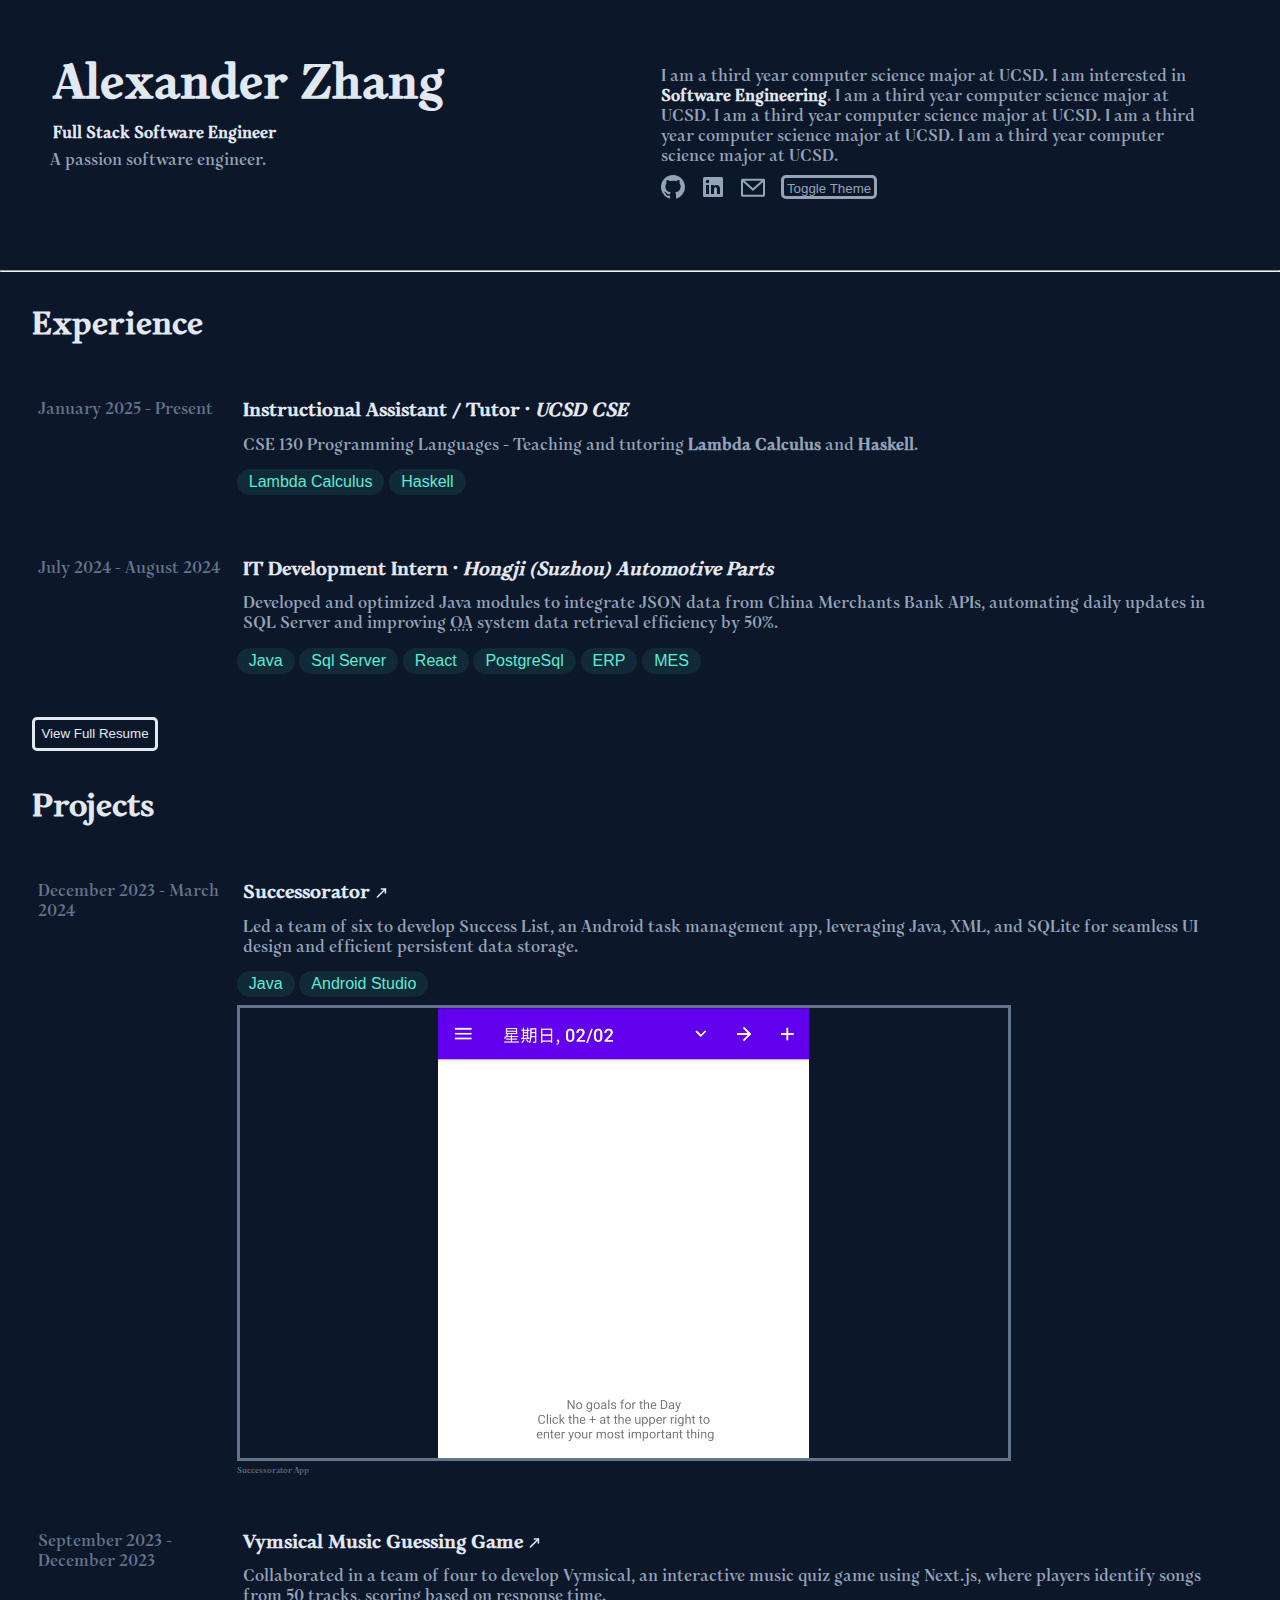
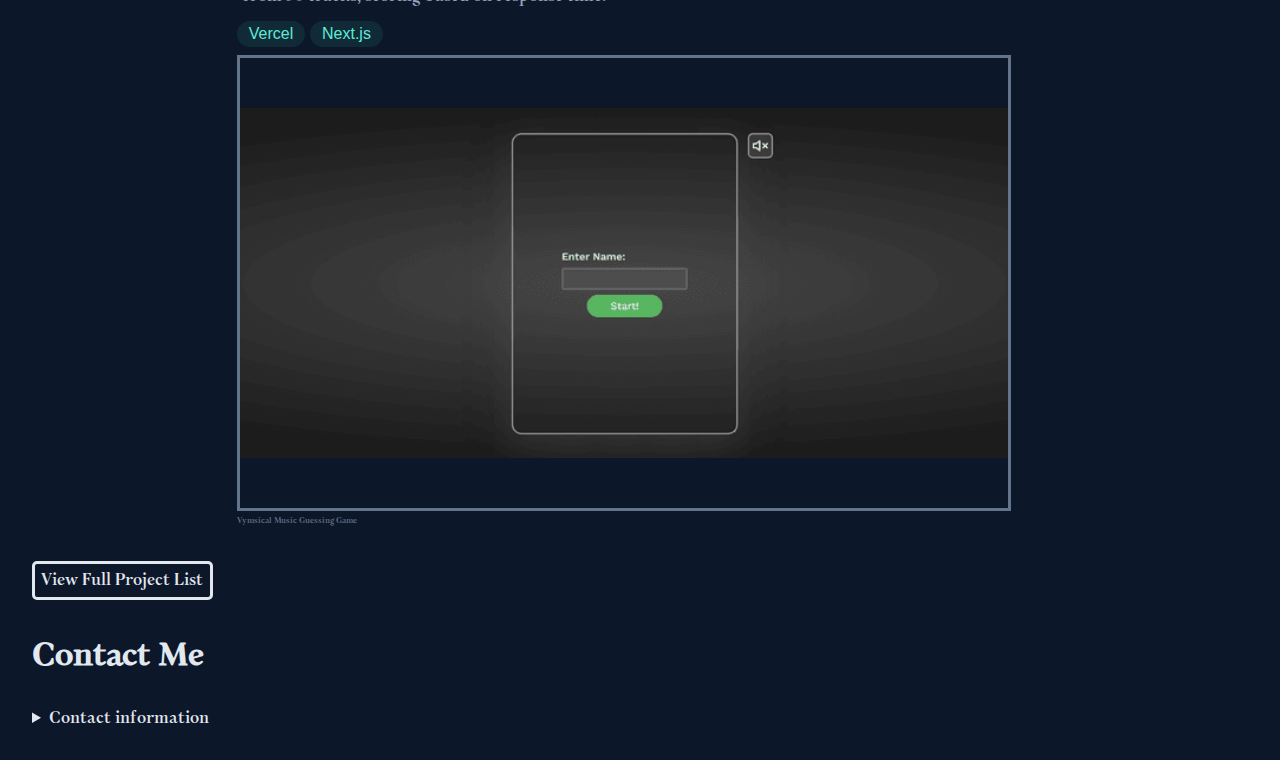
==== index.html @ d3a32817 "first commit" ====
<!DOCTYPE html>
<html lang="en">

<head>
	<meta charset="utf-8">
    <meta name="viewport" content="width=device-width, initial-scale=1">
	<title>Portfolio</title>
    <link rel="stylesheet" href="styles.css">

</head>

<body>
    <header>
        <section id="myself">
            <h1>Alexander Zhang</h1>
            <h2>Full Stack Software Engineer</h2>
            <p>A passion software engineer.</p>
        </section>
        
        <aside>
            <p>
                I am a third year computer science major at UCSD. I am interested in <strong>Software Engineering</strong>. I am a third year computer science major at UCSD. I am a third year computer science major at UCSD. I am a third year computer science major at UCSD. I am a third year computer science major at UCSD.
            </p>
            <nav>
                <a title="Github" href="https://github.com/AlexanderZhangWang"><span class="sr">Github</span><svg xmlns="http://www.w3.org/2000/svg" viewBox="0 0 16 16" class="logo" aria-hidden="true"><path d="M8 0C3.58 0 0 3.58 0 8c0 3.54 2.29 6.53 5.47 7.59.4.07.55-.17.55-.38 0-.19-.01-.82-.01-1.49-2.01.37-2.53-.49-2.69-.94-.09-.23-.48-.94-.82-1.13-.28-.15-.68-.52-.01-.53.63-.01 1.08.58 1.23.82.72 1.21 1.87.87 2.33.66.07-.52.28-.87.51-1.07-1.78-.2-3.64-.89-3.64-3.95 0-.87.31-1.59.82-2.15-.08-.2-.36-1.02.08-2.12 0 0 .67-.21 2.2.82.64-.18 1.32-.27 2-.27.68 0 1.36.09 2 .27 1.53-1.04 2.2-.82 2.2-.82.44 1.1.16 1.92.08 2.12.51.56.82 1.27.82 2.15 0 3.07-1.87 3.75-3.65 3.95.29.25.54.73.54 1.48 0 1.07-.01 1.93-.01 2.2 0 .21.15.46.55.38A8.013 8.013 0 0016 8c0-4.42-3.58-8-8-8z"></path></svg></a> 
                <a title="Linkedin" href="https://www.linkedin.com/in/alexander-zhang-wang/"><span class="sr">Linkedin</span><svg xmlns="http://www.w3.org/2000/svg" viewBox="0 0 24 24" class="logo" aria-hidden="true"><path d="M20.5 2h-17A1.5 1.5 0 002 3.5v17A1.5 1.5 0 003.5 22h17a1.5 1.5 0 001.5-1.5v-17A1.5 1.5 0 0020.5 2zM8 19H5v-9h3zM6.5 8.25A1.75 1.75 0 118.3 6.5a1.78 1.78 0 01-1.8 1.75zM19 19h-3v-4.74c0-1.42-.6-1.93-1.38-1.93A1.74 1.74 0 0013 14.19a.66.66 0 000 .14V19h-3v-9h2.9v1.3a3.11 3.11 0 012.7-1.4c1.55 0 3.36.86 3.36 3.66z"></path></svg></a> 
                <a title="Email" href="mailto:alexanderzhangwang@hotmail.com"><span class="sr">Email</span><svg viewBox="3 2.5 18 18" class="logo" aria-hidden="true" xmlns="http://www.w3.org/2000/svg"><path fill-rule="evenodd" clip-rule="evenodd" d="M3.75 5.25L3 6V18L3.75 18.75H20.25L21 18V6L20.25 5.25H3.75ZM4.5 7.6955V17.25H19.5V7.69525L11.9999 14.5136L4.5 7.6955ZM18.3099 6.75H5.68986L11.9999 12.4864L18.3099 6.75Z"/></a> 
                    <button 
                    id="themeToggle" 
                    style="display:none;" 
                    aria-label="Toggle Light/Dark Theme"
                  >
                    Toggle Theme
                  </button>    
            </nav>
        </aside>
    </header>

    <main>
        <noscript>This browser does not support Javascript, theme toggling is unavailable.</noscript>
        
        <hr>

        <section id="experience">
            <h2>Experience</h2>
            <div>
                <ol class="experience_list">
                    <li>
                        <header>January 2025 - Present</header>
                        <div>
                            <h3>
                                <span>
                                    Instructional Assistant / Tutor · <i>UCSD CSE</i>
                                </span>
                            </h3>
                            <p>
                                CSE 130 Programming Languages - Teaching and tutoring <b>Lambda Calculus</b> and <b>Haskell</b>.
                            </p>
                            <ul class="skill">                              
                                <li>Lambda Calculus</li>
                                <li>Haskell</li>
                            </ul>
                        </div>
                    </li>

                    <li>
                        <header>July 2024 - August 2024</header>
                        <div>
                            <h3>
                                <span>
                                    IT Development Intern · <em>Hongji (Suzhou) Automotive Parts</em>
                                </span>
                            </h3>
                            <p>
                                Developed and optimized Java modules to integrate JSON data from China Merchants Bank APIs, automating daily updates in
                                SQL Server and improving <abbr title="Office Automation">OA</abbr> system data retrieval efficiency by 50%.                            </p>
                            <ul class="skill">
                                <li>Java</li>
                                <li>Sql Server</li>
                                <li>React</li>
                                <li>PostgreSql</li>
                                <li>ERP</li>
                                <li>MES</li>
                            </ul>
                        </div>
                    </li>
                </ol>
            </div>
            <button class="resume" type="button">View Full Resume</button>
        </section>

        <section id="projects">
            <h2>Projects</h2>
            <div>
                <ol class="project_list">
                    <li>
                        <header>December 2023 - March 2024</header>
                        <div>
                            <h3>
                                <span>
                                    Successorator 
                                    <a title="Link" href="https://github.com/CSE-110-Winter-2024/project-team-25">
                                    <svg xmlns="http://www.w3.org/2000/svg" class="link" aria-hidden="true" viewBox="0 0 16 12"><line x1="3" y1="13" x2="13" y2="3" stroke="currentColor" stroke-width="2" stroke-linecap="round" stroke-linejoin="round"/><polyline points="8,3 13,3 13,8" fill="none" stroke="currentColor" stroke-width="2" stroke-linecap="round" stroke-linejoin="round"/></svg>
                                    </a>
                                </span>
                            </h3>
                            <p>
                                Led a team of six to develop Success List, an Android task management app, leveraging Java, XML, and SQLite for seamless UI
                                design and efficient persistent data storage.                            </p>
                            <ul class="skill">
                                <li>Java</li>
                                <li>Android Studio</li> 
                            </ul>
                            <figure>
                                <picture>
                                    <source media="(max-width: 1024px)" srcset="images/successorator_m.png">
                                    <source media="(max-width: 480px)" srcset="images/successorator_s.png">
                                    <img src="images/successorator_l.png" alt="Project Screenshot">
                                </picture>
                                <figcaption>Successorator App</figcaption>
                            </figure>
                        </div>
                    </li>

                    <li>
                        <header>September 2023 - December 2023</header>
                        <div>
                            <h3>
                                Vymsical Music Guessing Game
                                <a title="Link" href="https://vymsical-dev.vercel.app/start">
                                    <svg xmlns="http://www.w3.org/2000/svg" class="link" aria-hidden="true" viewBox="0 0 16 12"><line x1="3" y1="13" x2="13" y2="3" stroke="currentColor" stroke-width="2" stroke-linecap="round" stroke-linejoin="round"/><polyline points="8,3 13,3 13,8" fill="none" stroke="currentColor" stroke-width="2" stroke-linecap="round" stroke-linejoin="round"/></svg>
                                </a>
                            </h3>
                            <p>
                                Collaborated in a team of four to develop Vymsical, an interactive music quiz game using Next.js, where players identify songs from
                                50 tracks, scoring based on response time.
                            </p>
                            <ul class="skill">
                                    <li>Vercel</li>
                                    <li>Next.js</li>
                            </ul>
                            <figure>
                                <picture>
                                    <source media="(min-width: 800px)" srcset="images/vymsical_proj_m.png">
                                    <source media="(min-width: 400px)" srcset="images/vymsical_proj_s.png">
                                    <img src="images/vymsical_proj_l.png" alt="Project Screenshot">
                                </picture>
                                <figcaption>Vymsical Music Guessing Game</figcaption>
                            </figure>
                        </div>
                    </li>
                </ol>
            </div>
            <a title="Full Project List" class="proj_list_button" href="project_list.html">
                View Full Project List
            </a>
        </section>

        <section id="contact">
            <h2>Contact Me</h2>
            <details>
              <summary>Contact information</summary>
          
              <form 
                id="contactForm" 
                action="https://httpbin.org/post" 
                method="POST">
                <fieldset>
                    <legend>Contact Me</legend>
            
                    <label for="name">
                    Name <span class="required-indicator" aria-hidden="true">*</span></label>
                    <input id="name" name="name" type="text" arira-required="true" required pattern="^[a-zA-Z'\-]{2,50}$"
                    title="Name must be 2-50 letters (you may include spaces, hyphens, or apostrophes)."
                    placeholder="Your Full Name"/> 
            
                    <label for="email">
                    Email <span class="required-indicator" aria-hidden="true">*</span></label>
                    <input id="email" name="email" type="email" required aria-required="true" placeholder="you@example.com" />
            
                    <label for="comments">
                    Comments <span class="required-indicator" aria-hidden="true">*</span></label>
                    <textarea id="comments" name="comments" rows="4" minlength="10" maxlength="300" required placeholder="Your message (10-300 characters)" aria-required="true"></textarea>
                    <div>
                    Characters remaining: 
                    <span id="commentCountdown">300</span>
                    </div>

                    <input type="hidden" name="possible_bot" value="true" />
                    <input type="hidden" id="formErrorsField" name="form-errors" value="" />
            
                    <output id="errorMessage" aria-live="polite"></output>
                    <output id="infoMessage" aria-live="polite"></output>
            
                    <button type="submit">Submit</button>
                </fieldset>
              </form>
          
            </details>
          </section>
          
    </main>
	
    <footer>
        
    </footer>
    <script src="formValidation.js"></script>
</body>

</html>
---- styles.css ----
:root {
    --primary-bg: color(display-p3 0.06 0.09 0.16);
    --fallback-bg: rgb(15, 23, 42);
}
* {
    background-color: var(--primary-bg, --fallback-bg);
    /* border: solid; */
    padding: 0;
    margin: 0;
}
.light-theme {
    --primary-bg: #fafafa;
    --fallback-bg: #ffffff;
}
  
.light-theme body,
.light-theme h1,
.light-theme h2,
.light-theme h3,
.light-theme p,
.light-theme label,
.light-theme input,
.light-theme em,
.light-theme strong,
.light-theme button,
.light-theme a,
.light-theme summary,
.light-theme legend,
.light-theme div,
.light-theme textarea {
    color: #111 !important; 
}
#themeToggle {
    height: 1.5rem;
    padding: 0.2rem;
    border: #94A3B8 solid;
    color: #94A3B8;
    border-radius: 5px;
}
#themeToggle:hover {
    background-color: #94A3B8;
    color: #E2E8F0;
}

@font-face {
    font-family: "Monomakh";
    src: url("Monomakh-Regular.ttf");
}

body {
    font-family: "Monomakh", sans-serif;
}
  
h1, h2, h3 {
    color: rgb(226, 232, 240);
    color: color-mix(in srgb, #E2E8F0 100%, black 0%)
}
  
p {
    color: #94A3B8;
}

#myself {
    margin: 0.2rem;
    padding: 0.2rem;
  
    h1 {
        margin: 0.2rem;
        padding: 0.2rem;
        font-size: 3rem;
    }
    h2 {
        margin: 0.2rem;
        padding: 0.2rem;
        font-size: 1rem;
    }
    p {
        margin: 0.2rem;
        font-size: 1rem;
    }
}
  
body {
    > header {
        display: flex;
        flex-direction: column;
        margin: 2rem;
    }
}
  
aside {
    text-align: left;
    padding: 0.2rem;
  
    p {
        margin: 0.2rem;
        padding: 0.2rem;
    }
}
  
.light-white {
    color: #94A3B8;
}
  
strong, bold, .resume {
    color: #E2E8F0;
}
  
.proj_list_button {
    display: inline-block;
    text-decoration: none;
    margin: 0.2rem 2rem;
    padding: 0.4rem;
    border-radius: 5px;
    color: #E2E8F0;
    border: solid;
}
  
li {
    header {
        color: #64748B;
    }
}
  
nav {
    color: #94A3B8;
    display: flex;
    gap: 1rem;
    margin: 0.2rem;
    padding: 0.2rem;
}
  
.sr {
    position: absolute;
    clip: rect(0, 0, 0, 0);
}
  
.logo {
    width: 1.5rem;
    height: 1.5rem;
    fill: #94A3B8;
  
    &:hover {
        fill: #E2E8F0;
    }
}

.link {
    width: 0.8rem;
    height: 0.8rem;
    color: #E2E8F0;
    transition: transform 0.3s ease;
}
.link:hover {
    transform: scale(1.2);
    color: #94A3B8;
    animation: r 2s ease-in-out;
}
@keyframes r {
    0%, 100%   { transform: translateX(0);}
    50% { transform: translateX(0.2rem);}
}
  
.experience_list,
.project_list {
    list-style: none;
    padding: 0;
    margin: 0;
  
    > li {
        margin: 1rem;
        padding: 1rem;
    
        header {
            margin: 0.2rem;
            padding: 0.2rem;
        }
        div {
            h3 {
                margin: 0.2rem;
                padding: 0.2rem;
                em {
                    display: inline;
                }
            }
            p {
                margin: 0.2rem;
                padding: 0.2rem;
            }
        }
    }
}
figure:has(figcaption) {
    figcaption {
        color: #64748B;
        font-size: 0.5rem;
    }
}
.skill {
    display: flex;
    flex-wrap: wrap;
    gap: 0.3rem;
  
    li {
        margin-bottom: 0.5rem;
        margin-top: 0.5rem;
        color: rgb(94, 234, 212);
        padding: 0.25rem 0.75rem;
        background-color: rgba(45, 212, 191, 0.1);
        border-radius: 9999px;
        display: inline-flex;
        align-items: center;
        border: 0 solid #e5e7eb;
        font-family: sans-serif;
        font-size: 1rem;
    }
}
.resume {
    margin: 0.2rem 2rem;
    padding: 0.4rem;
    border-radius: 5px;
    border: solid;
}
  
img {
    border: solid;
    color: #64748B;
}
  
#experience,
#projects,
#contact {
    h2 {
        margin: 1rem;
        padding: 1rem;
        font-size: 2rem;
    }
}
  
#contact {
    color: #E2E8F0;
    summary {
        margin-top: 1rem;
        margin-left: 2rem;
        margin-right: 2rem;
        margin-bottom: 2rem;
    }
    button {
        color: #E2E8F0;
        border: solid;
        margin: 1rem;
        padding: 1rem;
    }
}


#contactForm {
    display: flex; 
    flex-direction: column; 
    gap: 1rem;
    max-width: 600px;
    margin: 2rem auto; 
}
  
#contactForm fieldset {
    border: 1px solid #ccc;
    padding: 1rem;
}
#contactForm legend {
    font-size: 1.25rem;
    margin-bottom: 1rem;
}

#contactForm label {
    display: block;
    font-weight: 600; 
    margin-bottom: 0.25rem;
}

.required-indicator {
    color: red;
}
input:invalid, textarea:invalid {
    border-color: red;
}
input:valid, textarea:valid {
    border-color: green;
}
input:required, textarea:required {
    background-color: #fef0d3; 
}
input:optional, textarea:optional {
    background-color: #f7f7f7;
}
input:placeholder-shown {
    background-color: bisque;
}

  
#contactForm input[type="text"],
#contactForm input[type="email"],
#contactForm textarea {
    width: 100%;
    max-width: 100%;
    padding: 0.5rem;
    margin-bottom: 0.5rem;
    box-sizing: border-box;
    color: white
}
  
#contactForm output {
    display: block; 
    font-weight: bold; 
    padding: 0.5rem 0; 
}
  
#errorMessage {
    color: red; 
}
#infoMessage {
    color: green; 
}
  
#contactForm button {
    align-self: flex-start; 
    padding: 0.75rem 1rem;
    cursor: pointer;
}
.flash-error {
    animation: flash-error 0.2s ease-in-out;
}
@keyframes flash-error {
    0% { background-color: #f8d7da; }
    100% { background-color: white; }
}
.near-limit {
    color: orange;
    font-weight: bold;
}
@media (max-width: 480px) {
    * {
      /* background-color: blue; */
    }
    body {
        > header {
            flex-direction: column;
        }
    }
    #myself,
    aside {
        width: 100%;
    }
    img {
        width: 70dvw;
        height: 70dvh;
        object-fit: cover;
        object-position: top left;
    }
}
@media (min-width: 481px) and (max-width: 1024px) {
    * {
      /* background-color: yellow; */
    }
    body {
        > header {
            flex-direction: column;
        }
    }
    #myself {
        width: 100%;
    }
    aside {
        width: 100%;
        margin: 0.2rem;
        padding: 0.2rem;
    }
    .experience_list,
    .project_list {
        > li {
            display: flex;
            align-items: stretch;
  
            header {
                display: flex;
                width: 15vw;
            }
            div {
                flex: 1;
                display: flex;
                flex-direction: column;
                h3 {
                    em {
                        display: block;
                    }
                }
            }
        }
    }
    img {
        width: 60dvw;
        height: 50dvh;
        object-fit: contain;
    }
}
@media (min-width: 1025px) {
    * {
      /* background-color: green; */
    }
    body {
        > header {
            flex-direction: row;
            justify-content: space-between;
            align-items: stretch;
            padding: 0.5rem;
            gap: 1rem;
        }
    }
    #myself {
        width: 50%;
    }
    aside {
        width: 50%;
        margin: 1rem;
    }
    .experience_list,
    .project_list {
        > li {
            display: flex;
            align-items: stretch;
            header {
                display: flex;
                width: 15vw;
            }
            div {
                flex: 1;
                display: flex;
                flex-direction: column;
            }
        }
    }
    img {
        width: 60dvw;
        height: 50dvh;
        object-fit: contain;
    }
}
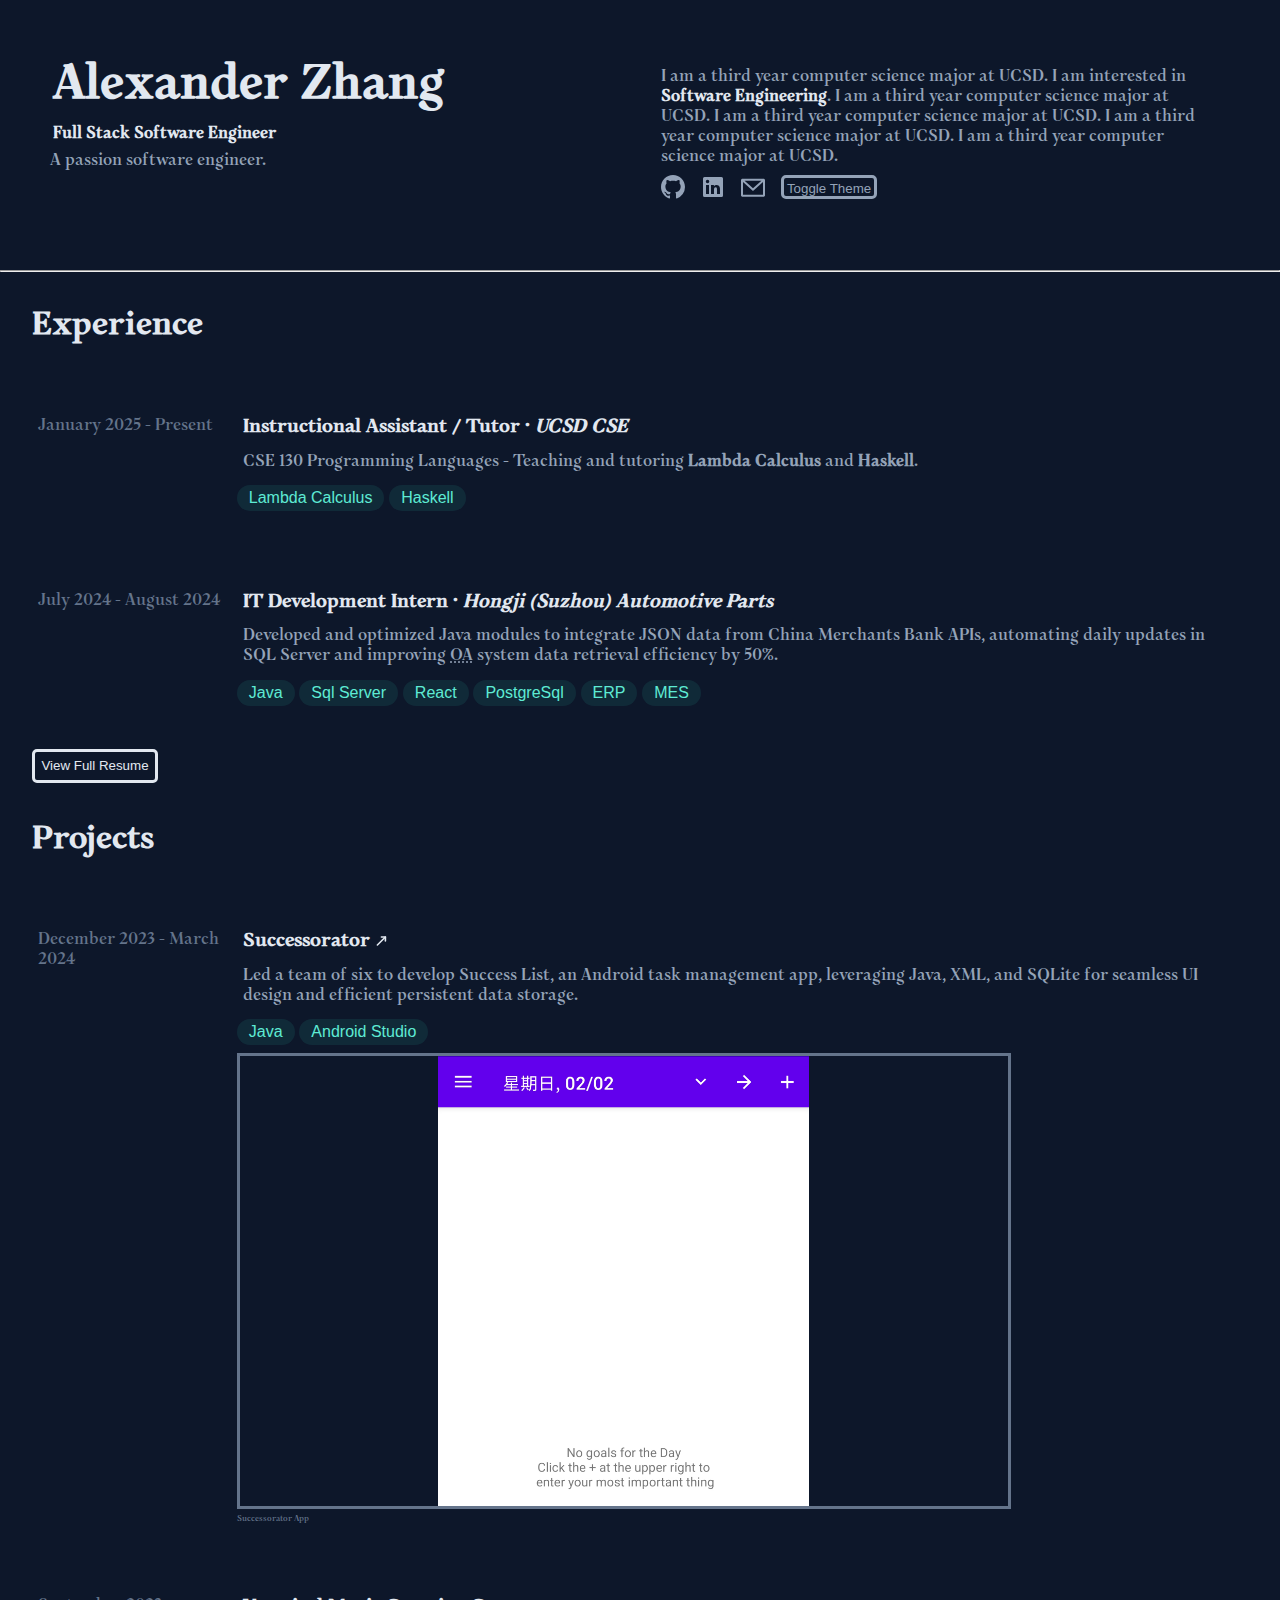
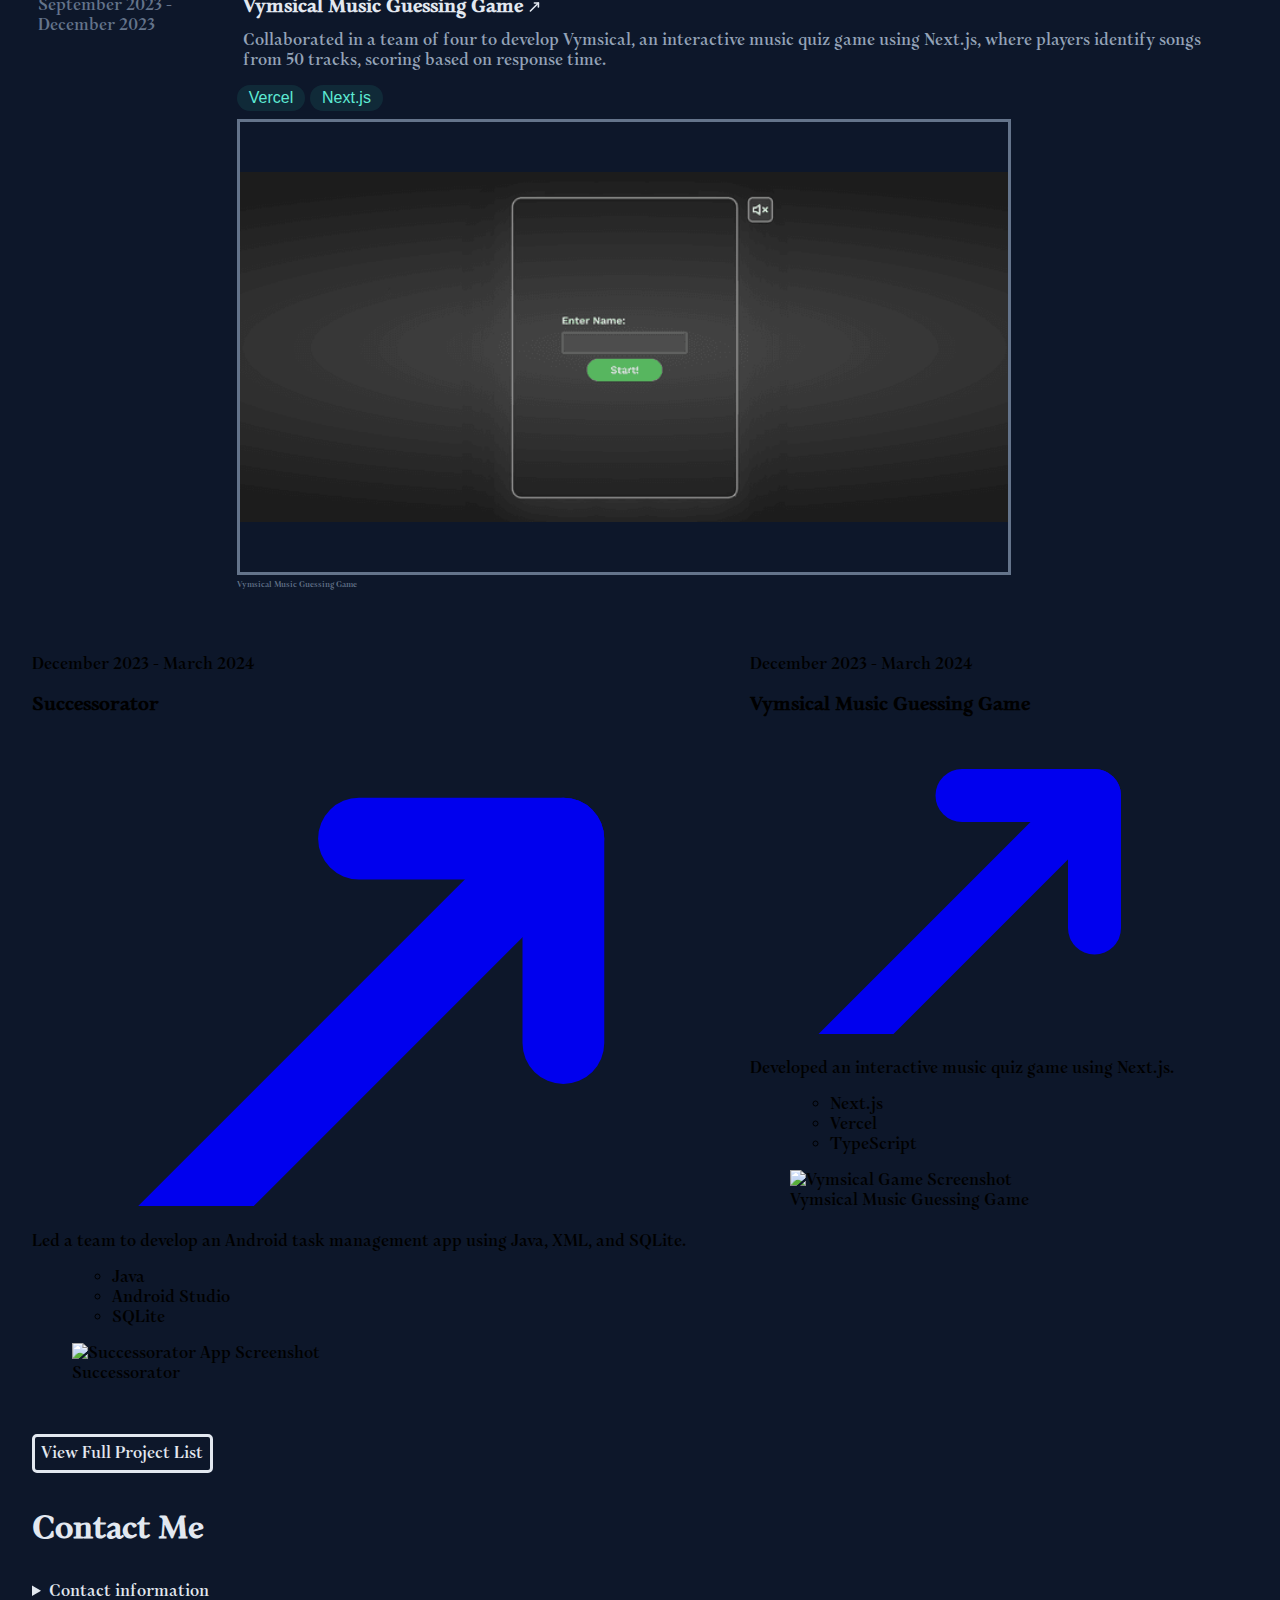
==== commit 31ff0908: "added main.js projectCard.js" ====
--- a/index.html
+++ b/index.html
@@ -205,6 +205,9 @@
         
     </footer>
     <script src="formValidation.js"></script>
+    <script src="projectCard.js"></script>
+    <script src="main.js"></script>
+
 </body>
 
 </html>--- a/styles.css
+++ b/styles.css
@@ -163,9 +163,13 @@
   
 .experience_list,
 .project_list {
+    display: flex;
+    width: 100%;
+    flex-wrap: wrap;
     list-style: none;
     padding: 0;
     margin: 0;
+    
   
     > li {
         margin: 1rem;
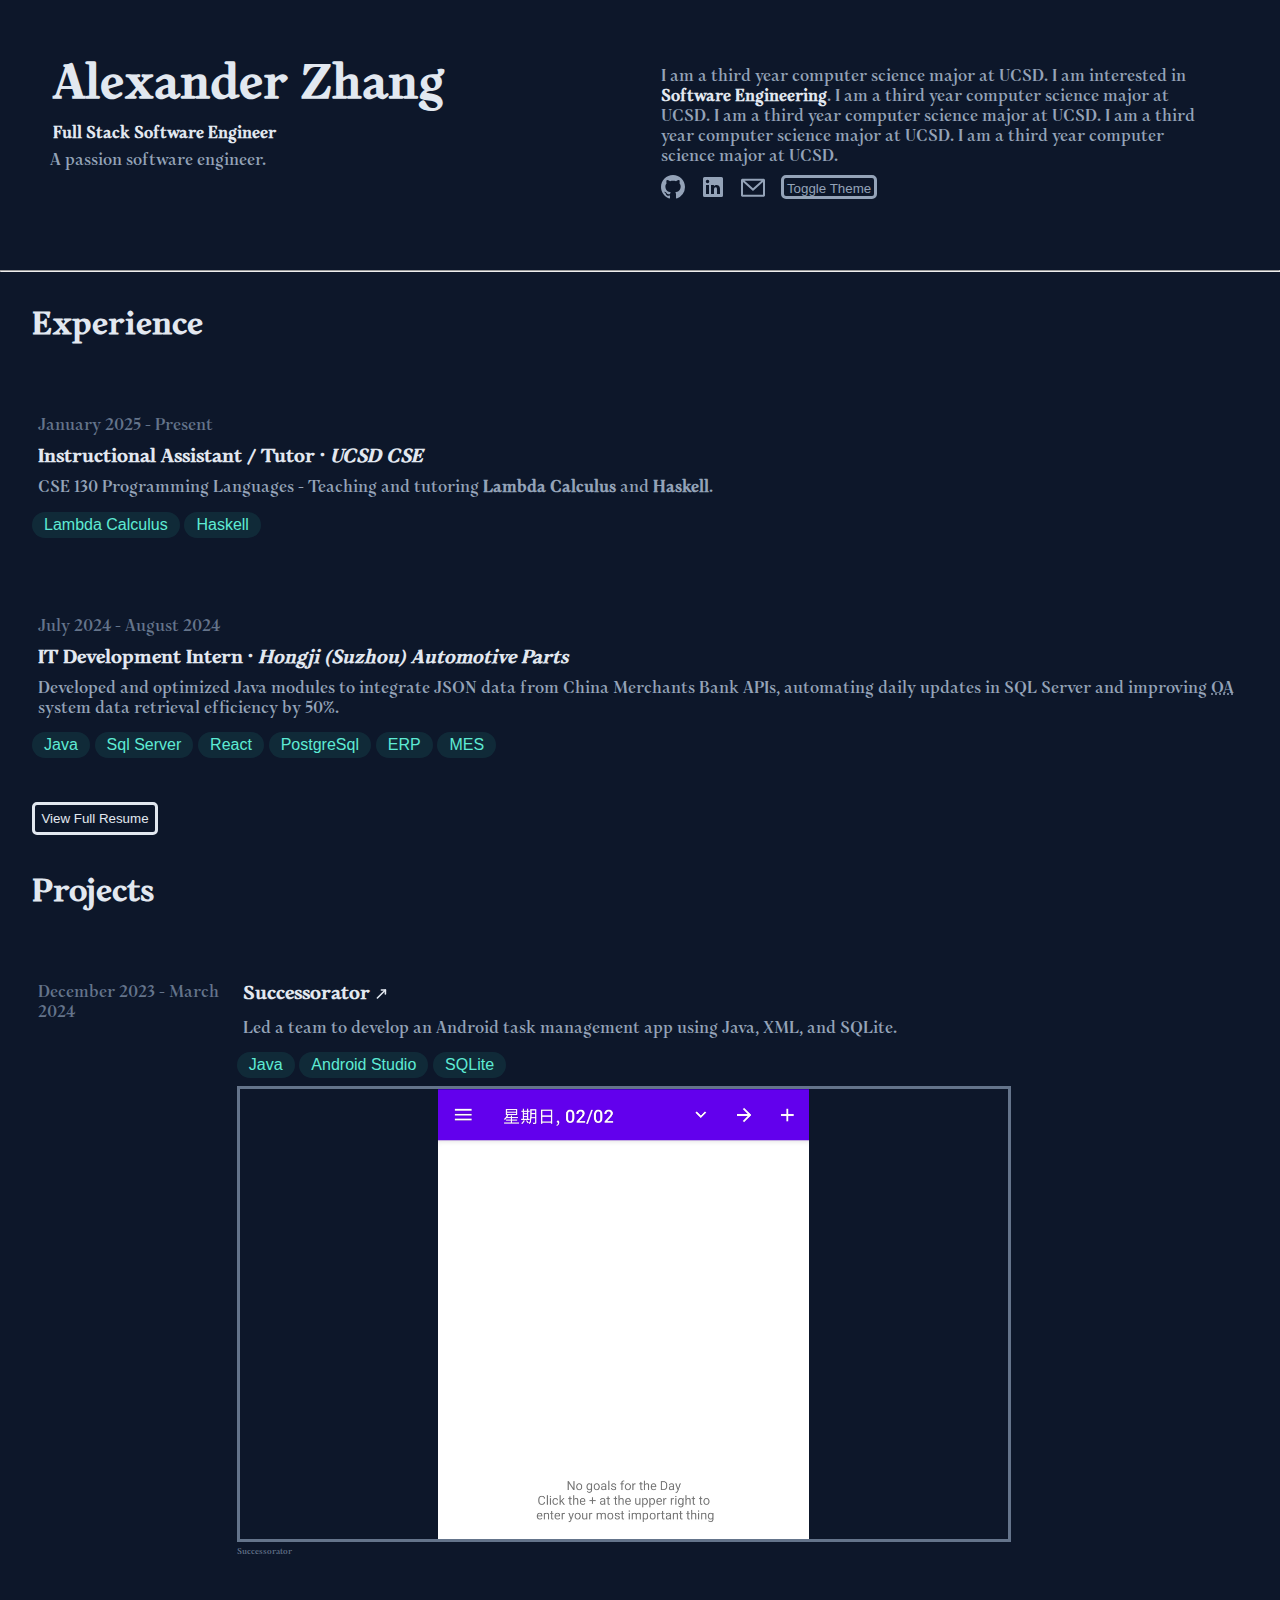
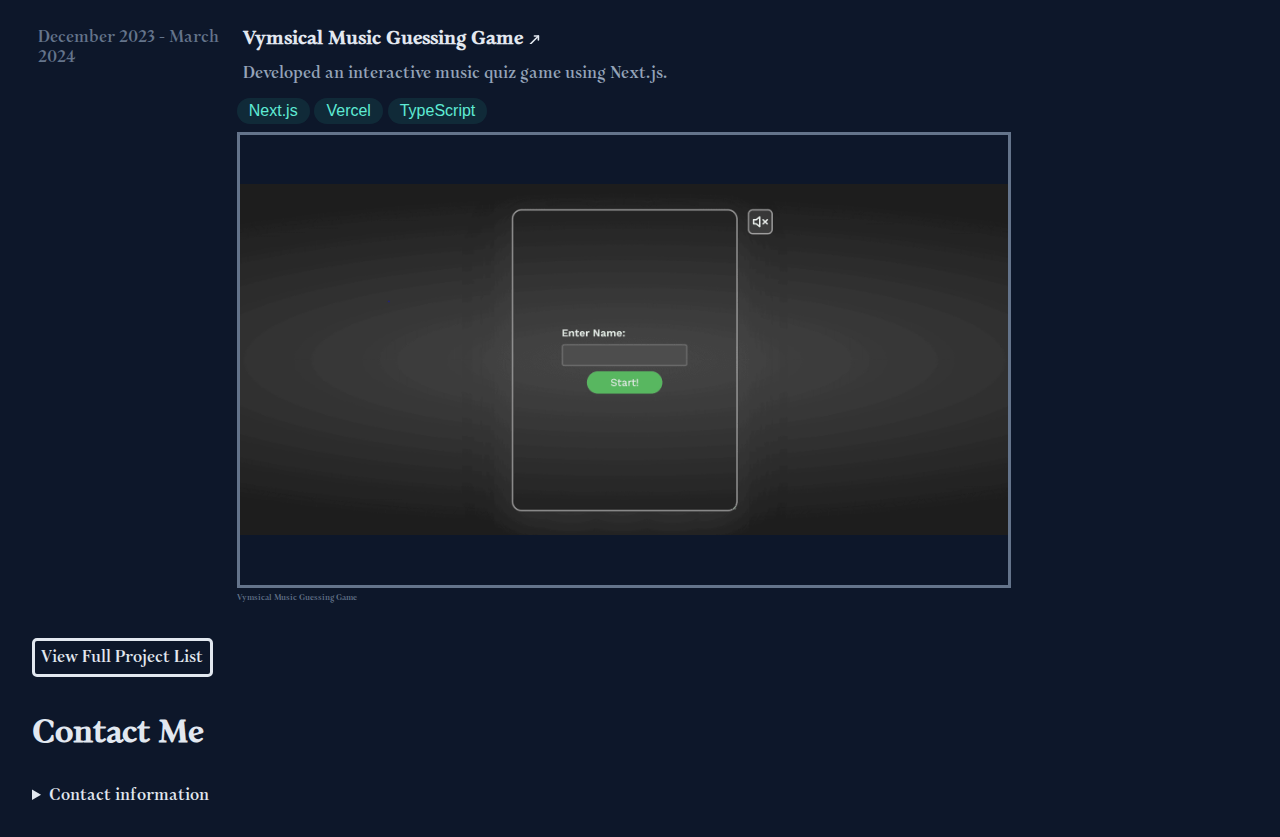
==== commit cc4d5d4c: "bug fix: correct projectCard" ====
--- a/index.html
+++ b/index.html
@@ -93,62 +93,7 @@
             <h2>Projects</h2>
             <div>
                 <ol class="project_list">
-                    <li>
-                        <header>December 2023 - March 2024</header>
-                        <div>
-                            <h3>
-                                <span>
-                                    Successorator 
-                                    <a title="Link" href="https://github.com/CSE-110-Winter-2024/project-team-25">
-                                    <svg xmlns="http://www.w3.org/2000/svg" class="link" aria-hidden="true" viewBox="0 0 16 12"><line x1="3" y1="13" x2="13" y2="3" stroke="currentColor" stroke-width="2" stroke-linecap="round" stroke-linejoin="round"/><polyline points="8,3 13,3 13,8" fill="none" stroke="currentColor" stroke-width="2" stroke-linecap="round" stroke-linejoin="round"/></svg>
-                                    </a>
-                                </span>
-                            </h3>
-                            <p>
-                                Led a team of six to develop Success List, an Android task management app, leveraging Java, XML, and SQLite for seamless UI
-                                design and efficient persistent data storage.                            </p>
-                            <ul class="skill">
-                                <li>Java</li>
-                                <li>Android Studio</li> 
-                            </ul>
-                            <figure>
-                                <picture>
-                                    <source media="(max-width: 1024px)" srcset="images/successorator_m.png">
-                                    <source media="(max-width: 480px)" srcset="images/successorator_s.png">
-                                    <img src="images/successorator_l.png" alt="Project Screenshot">
-                                </picture>
-                                <figcaption>Successorator App</figcaption>
-                            </figure>
-                        </div>
-                    </li>
-
-                    <li>
-                        <header>September 2023 - December 2023</header>
-                        <div>
-                            <h3>
-                                Vymsical Music Guessing Game
-                                <a title="Link" href="https://vymsical-dev.vercel.app/start">
-                                    <svg xmlns="http://www.w3.org/2000/svg" class="link" aria-hidden="true" viewBox="0 0 16 12"><line x1="3" y1="13" x2="13" y2="3" stroke="currentColor" stroke-width="2" stroke-linecap="round" stroke-linejoin="round"/><polyline points="8,3 13,3 13,8" fill="none" stroke="currentColor" stroke-width="2" stroke-linecap="round" stroke-linejoin="round"/></svg>
-                                </a>
-                            </h3>
-                            <p>
-                                Collaborated in a team of four to develop Vymsical, an interactive music quiz game using Next.js, where players identify songs from
-                                50 tracks, scoring based on response time.
-                            </p>
-                            <ul class="skill">
-                                    <li>Vercel</li>
-                                    <li>Next.js</li>
-                            </ul>
-                            <figure>
-                                <picture>
-                                    <source media="(min-width: 800px)" srcset="images/vymsical_proj_m.png">
-                                    <source media="(min-width: 400px)" srcset="images/vymsical_proj_s.png">
-                                    <img src="images/vymsical_proj_l.png" alt="Project Screenshot">
-                                </picture>
-                                <figcaption>Vymsical Music Guessing Game</figcaption>
-                            </figure>
-                        </div>
-                    </li>
+                    
                 </ol>
             </div>
             <a title="Full Project List" class="proj_list_button" href="project_list.html">
--- a/styles.css
+++ b/styles.css
@@ -379,7 +379,7 @@
         padding: 0.2rem;
     }
     .experience_list,
-    .project_list {
+    /* .project_list {
         > li {
             display: flex;
             align-items: stretch;
@@ -399,6 +399,22 @@
                 }
             }
         }
+    } */
+    .project_list > li > project-card {
+        display: flex;
+        align-items: stretch;
+    }
+    .project_list > li > project-card > header {
+        display: flex;
+        width: 15vw;
+    }
+    .project_list > li > project-card > div {
+        flex: 1;
+        display: flex;
+        flex-direction: column;
+    }
+    .project_list > li > project-card > div > h3 > em {
+        display: block; 
     }
     img {
         width: 60dvw;
@@ -427,7 +443,7 @@
         margin: 1rem;
     }
     .experience_list,
-    .project_list {
+    /* .project_list {
         > li {
             display: flex;
             align-items: stretch;
@@ -441,7 +457,21 @@
                 flex-direction: column;
             }
         }
-    }
+    } */
+    .project_list > li > project-card {
+        display: flex;
+        align-items: stretch;
+    }
+    .project_list > li > project-card > header {
+        display: flex;
+        width: 15vw;
+    }
+    .project_list > li > project-card > div {
+        flex: 1;
+        display: flex;
+        flex-direction: column;
+    }
+      
     img {
         width: 60dvw;
         height: 50dvh;
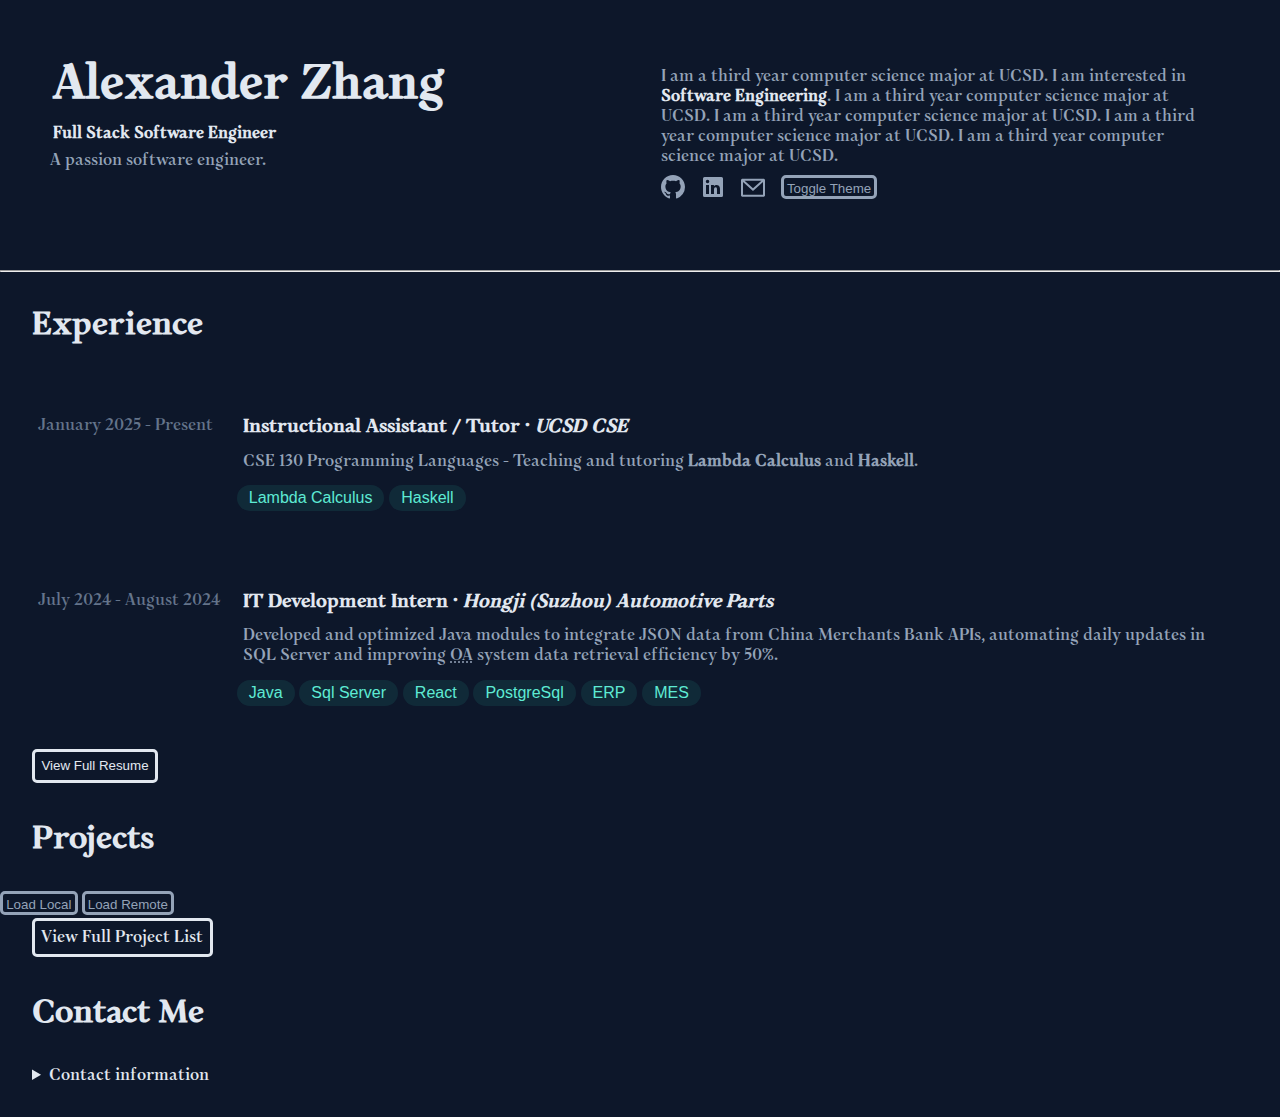
==== commit f3b61810: "added fetchLocal and fetchRemote buttons, finished part2" ====
--- a/index.html
+++ b/index.html
@@ -92,6 +92,8 @@
         <section id="projects">
             <h2>Projects</h2>
             <div>
+                <button id="loadLocal">Load Local</button>
+                <button id="loadRemote">Load Remote</button>
                 <ol class="project_list">
                     
                 </ol>
--- a/styles.css
+++ b/styles.css
@@ -30,7 +30,7 @@
 .light-theme textarea {
     color: #111 !important; 
 }
-#themeToggle {
+#themeToggle, #loadLocal, #loadRemote {
     height: 1.5rem;
     padding: 0.2rem;
     border: #94A3B8 solid;
@@ -379,7 +379,7 @@
         padding: 0.2rem;
     }
     .experience_list,
-    /* .project_list {
+    .project_list {
         > li {
             display: flex;
             align-items: stretch;
@@ -399,7 +399,7 @@
                 }
             }
         }
-    } */
+    }
     .project_list > li > project-card {
         display: flex;
         align-items: stretch;
@@ -443,7 +443,7 @@
         margin: 1rem;
     }
     .experience_list,
-    /* .project_list {
+    .project_list {
         > li {
             display: flex;
             align-items: stretch;
@@ -457,7 +457,7 @@
                 flex-direction: column;
             }
         }
-    } */
+    }
     .project_list > li > project-card {
         display: flex;
         align-items: stretch;
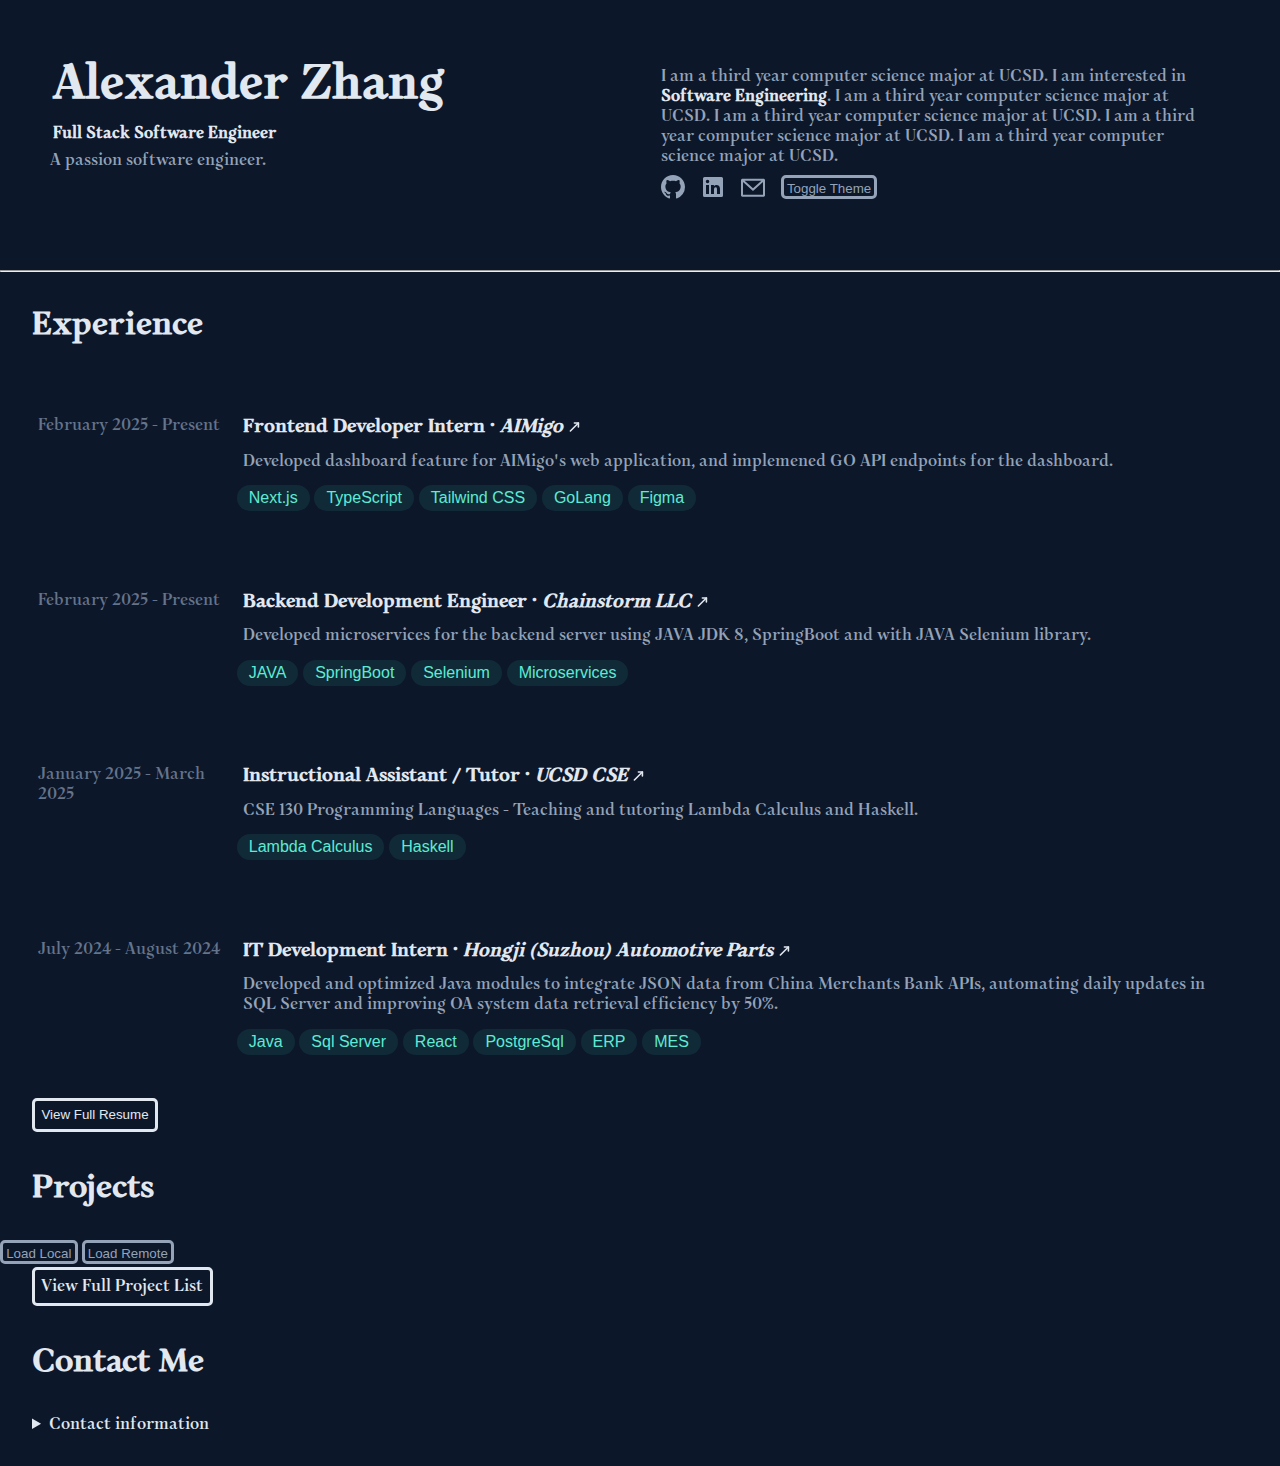
==== commit d6647a3c: "refactor js files, refactor folders, project_list.html now is generated by JS, and supports theme,  " ====
--- a/index.html
+++ b/index.html
@@ -5,7 +5,7 @@
 	<meta charset="utf-8">
     <meta name="viewport" content="width=device-width, initial-scale=1">
 	<title>Portfolio</title>
-    <link rel="stylesheet" href="styles.css">
+    <link rel="stylesheet" href="css/styles.css">
 
 </head>
 
@@ -22,8 +22,8 @@
                 I am a third year computer science major at UCSD. I am interested in <strong>Software Engineering</strong>. I am a third year computer science major at UCSD. I am a third year computer science major at UCSD. I am a third year computer science major at UCSD. I am a third year computer science major at UCSD.
             </p>
             <nav>
-                <a title="Github" href="https://github.com/AlexanderZhangWang"><span class="sr">Github</span><svg xmlns="http://www.w3.org/2000/svg" viewBox="0 0 16 16" class="logo" aria-hidden="true"><path d="M8 0C3.58 0 0 3.58 0 8c0 3.54 2.29 6.53 5.47 7.59.4.07.55-.17.55-.38 0-.19-.01-.82-.01-1.49-2.01.37-2.53-.49-2.69-.94-.09-.23-.48-.94-.82-1.13-.28-.15-.68-.52-.01-.53.63-.01 1.08.58 1.23.82.72 1.21 1.87.87 2.33.66.07-.52.28-.87.51-1.07-1.78-.2-3.64-.89-3.64-3.95 0-.87.31-1.59.82-2.15-.08-.2-.36-1.02.08-2.12 0 0 .67-.21 2.2.82.64-.18 1.32-.27 2-.27.68 0 1.36.09 2 .27 1.53-1.04 2.2-.82 2.2-.82.44 1.1.16 1.92.08 2.12.51.56.82 1.27.82 2.15 0 3.07-1.87 3.75-3.65 3.95.29.25.54.73.54 1.48 0 1.07-.01 1.93-.01 2.2 0 .21.15.46.55.38A8.013 8.013 0 0016 8c0-4.42-3.58-8-8-8z"></path></svg></a> 
-                <a title="Linkedin" href="https://www.linkedin.com/in/alexander-zhang-wang/"><span class="sr">Linkedin</span><svg xmlns="http://www.w3.org/2000/svg" viewBox="0 0 24 24" class="logo" aria-hidden="true"><path d="M20.5 2h-17A1.5 1.5 0 002 3.5v17A1.5 1.5 0 003.5 22h17a1.5 1.5 0 001.5-1.5v-17A1.5 1.5 0 0020.5 2zM8 19H5v-9h3zM6.5 8.25A1.75 1.75 0 118.3 6.5a1.78 1.78 0 01-1.8 1.75zM19 19h-3v-4.74c0-1.42-.6-1.93-1.38-1.93A1.74 1.74 0 0013 14.19a.66.66 0 000 .14V19h-3v-9h2.9v1.3a3.11 3.11 0 012.7-1.4c1.55 0 3.36.86 3.36 3.66z"></path></svg></a> 
+                <a title="Github" href="https://github.com/AlexanderZhangWang" target="_blank"><span class="sr">Github</span><svg xmlns="http://www.w3.org/2000/svg" viewBox="0 0 16 16" class="logo" aria-hidden="true"><path d="M8 0C3.58 0 0 3.58 0 8c0 3.54 2.29 6.53 5.47 7.59.4.07.55-.17.55-.38 0-.19-.01-.82-.01-1.49-2.01.37-2.53-.49-2.69-.94-.09-.23-.48-.94-.82-1.13-.28-.15-.68-.52-.01-.53.63-.01 1.08.58 1.23.82.72 1.21 1.87.87 2.33.66.07-.52.28-.87.51-1.07-1.78-.2-3.64-.89-3.64-3.95 0-.87.31-1.59.82-2.15-.08-.2-.36-1.02.08-2.12 0 0 .67-.21 2.2.82.64-.18 1.32-.27 2-.27.68 0 1.36.09 2 .27 1.53-1.04 2.2-.82 2.2-.82.44 1.1.16 1.92.08 2.12.51.56.82 1.27.82 2.15 0 3.07-1.87 3.75-3.65 3.95.29.25.54.73.54 1.48 0 1.07-.01 1.93-.01 2.2 0 .21.15.46.55.38A8.013 8.013 0 0016 8c0-4.42-3.58-8-8-8z"></path></svg></a> 
+                <a title="Linkedin" href="https://www.linkedin.com/in/alexander-zhang-wang/" target="_blank"><span class="sr">Linkedin</span><svg xmlns="http://www.w3.org/2000/svg" viewBox="0 0 24 24" class="logo" aria-hidden="true"><path d="M20.5 2h-17A1.5 1.5 0 002 3.5v17A1.5 1.5 0 003.5 22h17a1.5 1.5 0 001.5-1.5v-17A1.5 1.5 0 0020.5 2zM8 19H5v-9h3zM6.5 8.25A1.75 1.75 0 118.3 6.5a1.78 1.78 0 01-1.8 1.75zM19 19h-3v-4.74c0-1.42-.6-1.93-1.38-1.93A1.74 1.74 0 0013 14.19a.66.66 0 000 .14V19h-3v-9h2.9v1.3a3.11 3.11 0 012.7-1.4c1.55 0 3.36.86 3.36 3.66z"></path></svg></a> 
                 <a title="Email" href="mailto:alexanderzhangwang@hotmail.com"><span class="sr">Email</span><svg viewBox="3 2.5 18 18" class="logo" aria-hidden="true" xmlns="http://www.w3.org/2000/svg"><path fill-rule="evenodd" clip-rule="evenodd" d="M3.75 5.25L3 6V18L3.75 18.75H20.25L21 18V6L20.25 5.25H3.75ZM4.5 7.6955V17.25H19.5V7.69525L11.9999 14.5136L4.5 7.6955ZM18.3099 6.75H5.68986L11.9999 12.4864L18.3099 6.75Z"/></a> 
                     <button 
                     id="themeToggle" 
@@ -45,45 +45,7 @@
             <h2>Experience</h2>
             <div>
                 <ol class="experience_list">
-                    <li>
-                        <header>January 2025 - Present</header>
-                        <div>
-                            <h3>
-                                <span>
-                                    Instructional Assistant / Tutor · <i>UCSD CSE</i>
-                                </span>
-                            </h3>
-                            <p>
-                                CSE 130 Programming Languages - Teaching and tutoring <b>Lambda Calculus</b> and <b>Haskell</b>.
-                            </p>
-                            <ul class="skill">                              
-                                <li>Lambda Calculus</li>
-                                <li>Haskell</li>
-                            </ul>
-                        </div>
-                    </li>
-
-                    <li>
-                        <header>July 2024 - August 2024</header>
-                        <div>
-                            <h3>
-                                <span>
-                                    IT Development Intern · <em>Hongji (Suzhou) Automotive Parts</em>
-                                </span>
-                            </h3>
-                            <p>
-                                Developed and optimized Java modules to integrate JSON data from China Merchants Bank APIs, automating daily updates in
-                                SQL Server and improving <abbr title="Office Automation">OA</abbr> system data retrieval efficiency by 50%.                            </p>
-                            <ul class="skill">
-                                <li>Java</li>
-                                <li>Sql Server</li>
-                                <li>React</li>
-                                <li>PostgreSql</li>
-                                <li>ERP</li>
-                                <li>MES</li>
-                            </ul>
-                        </div>
-                    </li>
+                    
                 </ol>
             </div>
             <button class="resume" type="button">View Full Resume</button>
@@ -151,9 +113,11 @@
     <footer>
         
     </footer>
-    <script src="formValidation.js"></script>
-    <script src="projectCard.js"></script>
-    <script src="main.js"></script>
+    <script src="scripts/formValidation.js"></script>
+    <script src="scripts/main.js"></script>
+    <script src="scripts/projectCard.js"></script>
+    <script src="scripts/experienceCard.js"></script>
+    <script src="scripts/theme.js"></script>
 
 </body>
 
--- a/css/styles.css
+++ b/css/styles.css
@@ -0,0 +1,531 @@
+:root {
+    --primary-bg: color(display-p3 0.06 0.09 0.16);
+    --fallback-bg: rgb(15, 23, 42);
+}
+* {
+    background-color: var(--primary-bg, --fallback-bg);
+    /* border: solid; */
+    padding: 0;
+    margin: 0;
+}
+.light-theme {
+    --primary-bg: #fafafa;
+    --fallback-bg: #ffffff;
+}
+  
+.light-theme body,
+.light-theme h1,
+.light-theme h2,
+.light-theme h3,
+.light-theme p,
+.light-theme label,
+.light-theme input,
+.light-theme em,
+.light-theme strong,
+.light-theme button,
+.light-theme a,
+.light-theme summary,
+.light-theme legend,
+.light-theme div,
+.light-theme textarea {
+    color: #111 !important; 
+}
+
+#themeToggle, #loadLocal, #loadRemote {
+    height: 1.5rem;
+    padding: 0.2rem;
+    border: #94A3B8 solid;
+    color: #94A3B8;
+    border-radius: 5px;
+}
+#themeToggle:hover {
+    background-color: #94A3B8;
+    color: #E2E8F0;
+}
+
+@font-face {
+    font-family: "Monomakh";
+    src: url("../font/Monomakh-Regular.ttf");
+}
+
+body {
+    font-family: "Monomakh", sans-serif;
+}
+  
+h1, h2, h3, #filter{
+    color: rgb(226, 232, 240);
+    color: color-mix(in srgb, #E2E8F0 100%, black 0%)
+}
+  
+p {
+    color: #94A3B8;
+}
+#search {
+    display: flex;          
+    align-items: center;    
+    gap: 1rem;  
+    margin: 1rem;
+    padding: 1rem;           
+}
+#searchInput {
+    padding: 0.5rem;        
+    border-radius: 5px;     
+    border: solid;          
+    color: black;         
+    background-color: white; 
+}
+#skill-filter, #skill-filter option {
+    padding: 0.5rem;        
+    border-radius: 5px;     
+    border: solid;          
+    color: black;         
+    background-color: white; 
+}
+address {
+    color: #94A3B8;
+    margin: 3rem;
+}
+#project_list {
+    padding: 1rem;
+    margin: 1rem;
+}
+
+#myself {
+    margin: 0.2rem;
+    padding: 0.2rem;
+  
+    h1 {
+        margin: 0.2rem;
+        padding: 0.2rem;
+        font-size: 3rem;
+    }
+    h2 {
+        margin: 0.2rem;
+        padding: 0.2rem;
+        font-size: 1rem;
+    }
+    p {
+        margin: 0.2rem;
+        font-size: 1rem;
+    }
+}
+  
+body {
+    > header {
+        display: flex;
+        flex-direction: column;
+        margin: 2rem;
+    }
+}
+  
+aside {
+    text-align: left;
+    padding: 0.2rem;
+  
+    p {
+        margin: 0.2rem;
+        padding: 0.2rem;
+    }
+}
+  
+.light-white {
+    color: #94A3B8;
+}
+  
+strong, bold, .resume {
+    color: #E2E8F0;
+}
+  
+.proj_list_button {
+    display: inline-block;
+    text-decoration: none;
+    margin: 0.2rem 2rem;
+    padding: 0.4rem;
+    border-radius: 5px;
+    color: #E2E8F0;
+    border: solid;
+}
+  
+li {
+    header {
+        color: #64748B;
+    }
+}
+  
+nav {
+    color: #94A3B8;
+    display: flex;
+    gap: 1rem;
+    margin: 0.2rem;
+    padding: 0.2rem;
+}
+  
+.sr {
+    position: absolute;
+    clip: rect(0, 0, 0, 0);
+}
+  
+.logo {
+    width: 1.5rem;
+    height: 1.5rem;
+    fill: #94A3B8;
+  
+    &:hover {
+        fill: #E2E8F0;
+    }
+}
+
+.link {
+    width: 0.8rem;
+    height: 0.8rem;
+    color: #E2E8F0;
+    transition: transform 0.3s ease;
+}
+.link:hover {
+    transform: scale(1.2);
+    color: #94A3B8;
+    animation: r 2s ease-in-out;
+}
+@keyframes r {
+    0%, 100%   { transform: translateX(0);}
+    50% { transform: translateX(0.2rem);}
+}
+  
+.experience_list,
+.project_list {
+    display: flex;
+    width: 100%;
+    flex-wrap: wrap;
+    list-style: none;
+    padding: 0;
+    margin: 0;
+    
+  
+    > li {
+        margin: 1rem;
+        padding: 1rem;
+    
+        header {
+            margin: 0.2rem;
+            padding: 0.2rem;
+        }
+        div {
+            h3 {
+                margin: 0.2rem;
+                padding: 0.2rem;
+                em {
+                    display: inline;
+                }
+            }
+            p {
+                margin: 0.2rem;
+                padding: 0.2rem;
+            }
+        }
+    }
+}
+figure:has(figcaption) {
+    figcaption {
+        color: #64748B;
+        font-size: 0.5rem;
+    }
+}
+.skill {
+    display: flex;
+    flex-wrap: wrap;
+    gap: 0.3rem;
+  
+    li {
+        margin-bottom: 0.5rem;
+        margin-top: 0.5rem;
+        color: rgb(94, 234, 212);
+        padding: 0.25rem 0.75rem;
+        background-color: rgba(45, 212, 191, 0.1);
+        border-radius: 9999px;
+        display: inline-flex;
+        align-items: center;
+        border: 0 solid #e5e7eb;
+        font-family: sans-serif;
+        font-size: 1rem;
+    }
+}
+.light-theme .skill li {
+    margin-bottom: 0.5rem;
+    margin-top: 0.5rem;
+    color: rgb(52, 136, 123);
+    padding: 0.25rem 0.75rem;
+    background-color: rgb(94, 234, 212);
+    border-radius: 9999px;
+    display: inline-flex;
+    align-items: center;
+    border: 0 solid #e5e7eb;
+    font-family: sans-serif;
+    font-size: 1rem;
+}
+.resume {
+    margin: 0.2rem 2rem;
+    padding: 0.4rem;
+    border-radius: 5px;
+    border: solid;
+}
+  
+img {
+    border: solid;
+    color: #64748B;
+}
+  
+#experience,
+#projects,
+#contact {
+    h2 {
+        margin: 1rem;
+        padding: 1rem;
+        font-size: 2rem;
+    }
+}
+  
+#contact {
+    color: #E2E8F0;
+    summary {
+        margin-top: 1rem;
+        margin-left: 2rem;
+        margin-right: 2rem;
+        margin-bottom: 2rem;
+    }
+    button {
+        color: #E2E8F0;
+        border: solid;
+        margin: 1rem;
+        padding: 1rem;
+    }
+}
+
+
+#contactForm {
+    display: flex; 
+    flex-direction: column; 
+    gap: 1rem;
+    max-width: 600px;
+    margin: 2rem auto; 
+}
+  
+#contactForm fieldset {
+    border: 1px solid #ccc;
+    padding: 1rem;
+}
+#contactForm legend {
+    font-size: 1.25rem;
+    margin-bottom: 1rem;
+}
+
+#contactForm label {
+    display: block;
+    font-weight: 600; 
+    margin-bottom: 0.25rem;
+}
+
+.required-indicator {
+    color: red;
+}
+input:invalid, textarea:invalid {
+    border-color: red;
+}
+input:valid, textarea:valid {
+    border-color: green;
+}
+input:required, textarea:required {
+    background-color: #fef0d3; 
+}
+input:optional, textarea:optional {
+    background-color: #f7f7f7;
+}
+input:placeholder-shown {
+    background-color: bisque;
+}
+
+  
+#contactForm input[type="text"],
+#contactForm input[type="email"],
+#contactForm textarea {
+    width: 100%;
+    max-width: 100%;
+    padding: 0.5rem;
+    margin-bottom: 0.5rem;
+    box-sizing: border-box;
+    color: white
+}
+  
+#contactForm output {
+    display: block; 
+    font-weight: bold; 
+    padding: 0.5rem 0; 
+}
+  
+#errorMessage {
+    color: red; 
+}
+#infoMessage {
+    color: green; 
+}
+  
+#contactForm button {
+    align-self: flex-start; 
+    padding: 0.75rem 1rem;
+    cursor: pointer;
+}
+.flash-error {
+    animation: flash-error 0.2s ease-in-out;
+}
+@keyframes flash-error {
+    0% { background-color: #f8d7da; }
+    100% { background-color: white; }
+}
+.near-limit {
+    color: orange;
+    font-weight: bold;
+}
+@media (max-width: 480px) {
+    * {
+      /* background-color: blue; */
+    }
+    body {
+        > header {
+            flex-direction: column;
+        }
+    }
+    #myself,
+    aside {
+        width: 100%;
+    }
+    img {
+        width: 70dvw;
+        height: 70dvh;
+        object-fit: cover;
+        object-position: top left;
+    }
+}
+@media (min-width: 481px) and (max-width: 1024px) {
+    * {
+      /* background-color: yellow; */
+    }
+    body {
+        > header {
+            flex-direction: column;
+        }
+    }
+    #myself {
+        width: 100%;
+    }
+    aside {
+        width: 100%;
+        margin: 0.2rem;
+        padding: 0.2rem;
+    }
+    .experience_list,
+    .project_list {
+        > li {
+            display: flex;
+            align-items: stretch;
+  
+            header {
+                display: flex;
+                width: 15vw;
+            }
+            div {
+                flex: 1;
+                display: flex;
+                flex-direction: column;
+                h3 {
+                    em {
+                        display: block;
+                    }
+                }
+            }
+        }
+    }
+    .project_list > li > project-card,
+    .experience_list > li > experience-card {
+        display: flex;
+        align-items: stretch;
+    }
+    .project_list > li > project-card > header,
+    .experience_list > li > experience-card > header {
+        display: flex;
+        width: 15vw;
+    }
+    .project_list > li > project-card > div,
+    .experience_list > li > experience-card > div {
+        flex: 1;
+        display: flex;
+        flex-direction: column;
+    }
+    .project_list > li > project-card > div > h3 > em,
+    .experience_list > li > experience-card > div > h3 > em {
+        display: block; 
+    }
+    img {
+        width: 60dvw;
+        height: 50dvh;
+        object-fit: contain;
+    }
+}
+@media (min-width: 1025px) {
+    * {
+      /* background-color: green; */
+    }
+    body {
+        > header {
+            flex-direction: row;
+            justify-content: space-between;
+            align-items: stretch;
+            padding: 0.5rem;
+            gap: 1rem;
+        }
+    }
+    #myself {
+        width: 50%;
+    }
+    aside {
+        width: 50%;
+        margin: 1rem;
+    }
+    .experience_list,
+    .project_list {
+        > li {
+            display: flex;
+            align-items: stretch;
+            header {
+                display: flex;
+                width: 15vw;
+            }
+            div {
+                flex: 1;
+                display: flex;
+                flex-direction: column;
+            }
+        }
+    }
+    .project_list > li > project-card,
+    .experience_list > li > experience-card {
+        display: flex;
+        align-items: stretch;
+    }
+    .project_list > li > project-card > header,
+    .experience_list > li > experience-card > header {
+        display: flex;
+        width: 15vw;
+    }
+    .project_list > li > project-card > div,
+    .experience_list > li > experience-card > div {
+        flex: 1;
+        display: flex;
+        flex-direction: column;
+    }
+      
+    img {
+        width: 60dvw;
+        height: 50dvh;
+        object-fit: contain;
+    }
+}
+  